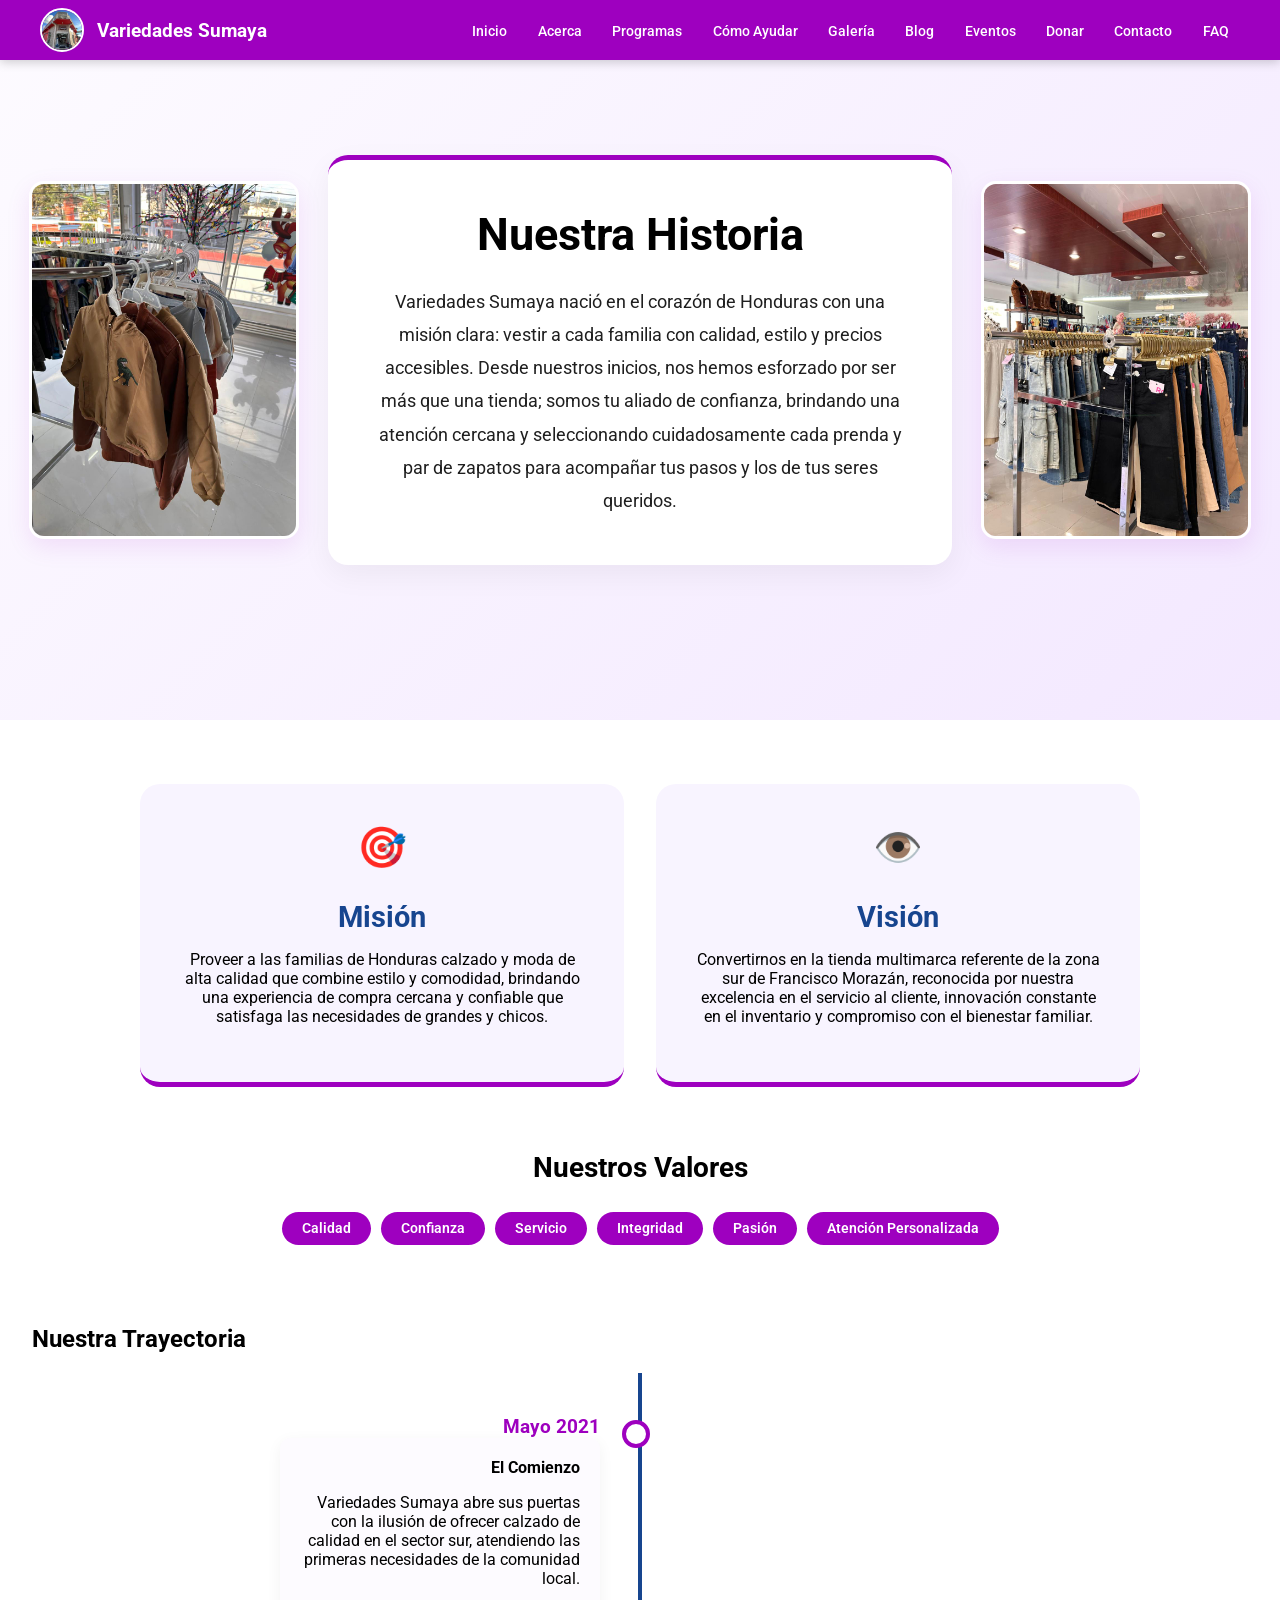
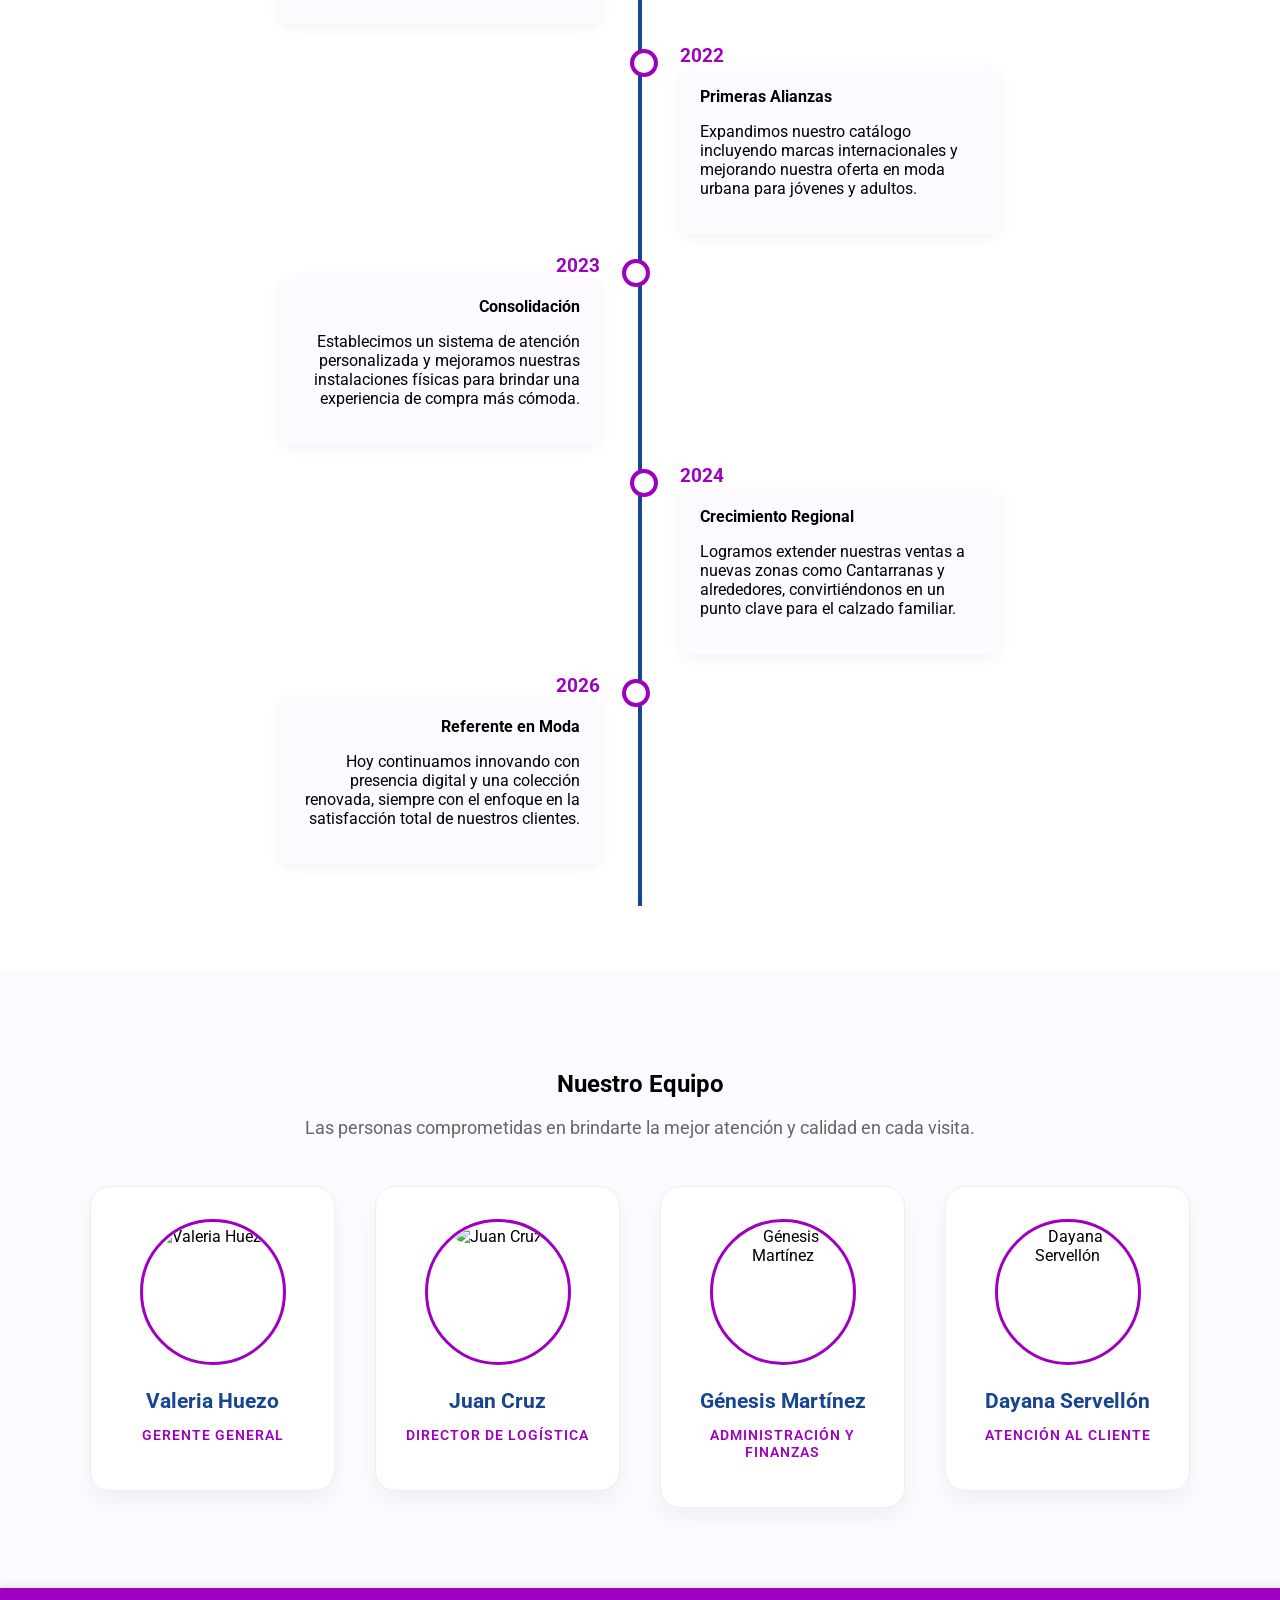
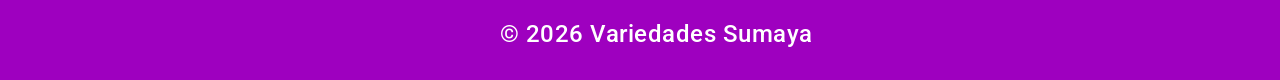
==== about-us.html @ b2fdf175 "Primer Commit: Subiendo html y css y algunos js" ====
<!doctype html>
<html lang="es">

<head>
    <meta charset="utf-8">
    <meta name="viewport" content="width=device-width,initial-scale=1">
    <link href="https://fonts.googleapis.com/css2?family=Roboto:ital,wght@0,100..900;1,100..900&display=swap"
        rel="stylesheet">
    <link rel="stylesheet" href="Styles/about-us.css">
    <script src="scripts/hamburger.js"></script>
    <title>Acerca de Nosotros</title>
</head>

<body>
    <header class="site-header">
        <input id="nav-toggle" class="nav-toggle" type="checkbox" aria-hidden="true">
        <label for="nav-toggle" class="hamburger" aria-label="Abrir menú">
            <span></span><span></span><span></span>
        </label>
        <nav class="main-nav">
            <a class="nav-logo" href="index.html"><img src="Sources/Sumaya1.jpeg" alt="Logo"><span
                    class="site-title">Variedades Sumaya</span></a>
            <ul class="nav-list">
                <li><a href="index.html">Inicio</a></li>
                <li><a href="about-us.html">Acerca</a></li>
                <li><a href="programas.html">Programas</a></li>
                <li><a href="ayuda.html">Cómo Ayudar</a></li>
                <li><a href="galeria.html">Galería</a></li>
                <li><a href="blog.html">Blog</a></li>
                <li><a href="eventos.html">Eventos</a></li>
                <li><a href="donations.html">Donar</a></li>
                <li><a href="contacto.html">Contacto</a></li>
                <li><a href="faq.html">FAQ</a></li>
            </ul>
        </nav>
        <div class="nav-overlay" aria-hidden="true">
            <div class="nav-panel">
                <button class="close-panel" aria-label="Cerrar menú">&times;</button>
            </div>
        </div>
    </header>

    <main class="site-main">
        <section class="about-hero-container">
            <div class="about-img-side left">
                <img src="Sources/sumaya2.jpeg" alt="Interior de Variedades Sumaya - Sección Ropa Infantil"
                    class="about-photo">
            </div>

            <div class="about-hero-content">
                <h1 class="about-title">Nuestra Historia</h1>
                <p class="about-text">
                    Variedades Sumaya nació en el corazón de Honduras con una misión clara: vestir a cada familia con
                    calidad, estilo y precios accesibles. Desde nuestros inicios, nos hemos esforzado por ser más que
                    una tienda;
                    somos tu aliado de confianza, brindando una atención cercana y seleccionando cuidadosamente cada
                    prenda y par
                    de zapatos para acompañar tus pasos y los de tus seres queridos.
                </p>
            </div>

            <div class="about-img-side right">
                <img src="Sources/sumaya3.jpeg" alt="Variedades Sumaya - Sección Pantalones" class="about-photo">
            </div>
        </section>

        <section class="section purpose-history">
            <div class="purpose-grid">
                <div class="purpose-card">
                    <div class="icon-circle">🎯</div>
                    <h3>Misión</h3>
                    <p>Proveer a las familias de Honduras calzado y moda de alta calidad que combine estilo y comodidad,
                        brindando una experiencia de compra cercana y confiable que satisfaga las necesidades de grandes
                        y chicos.</p>
                </div>
                <div class="purpose-card">
                    <div class="icon-circle">👁️</div>
                    <h3>Visión</h3>
                    <p>Convertirnos en la tienda multimarca referente de la zona sur de Francisco Morazán, reconocida
                        por nuestra excelencia en el servicio al cliente, innovación constante en el inventario y
                        compromiso con el bienestar familiar.</p>
                </div>
            </div>

            <div class="values-container">
                <h3>Nuestros Valores</h3>
                <div class="values-tags">
                    <span>Calidad</span><span>Confianza</span><span>Servicio</span><span>Integridad</span><span>Pasión</span><span>Atención
                        Personalizada</span>
                </div>
            </div>

            <h2 class="section-subtitle">Nuestra Trayectoria</h2>
            <div class="timeline">
                <div class="timeline-item">
                    <div class="timeline-date">Mayo 2021</div>
                    <div class="timeline-content">
                        <h4>El Comienzo</h4>
                        <p>Variedades Sumaya abre sus puertas con la ilusión de ofrecer calzado de calidad en el sector
                            sur, atendiendo las primeras necesidades de la comunidad local.</p>
                    </div>
                </div>
                <div class="timeline-item">
                    <div class="timeline-date">2022</div>
                    <div class="timeline-content">
                        <h4>Primeras Alianzas</h4>
                        <p>Expandimos nuestro catálogo incluyendo marcas internacionales y mejorando nuestra oferta en
                            moda urbana para jóvenes y adultos.</p>
                    </div>
                </div>
                <div class="timeline-item">
                    <div class="timeline-date">2023</div>
                    <div class="timeline-content">
                        <h4>Consolidación</h4>
                        <p>Establecimos un sistema de atención personalizada y mejoramos nuestras instalaciones físicas
                            para brindar una experiencia de compra más cómoda.</p>
                    </div>
                </div>
                <div class="timeline-item">
                    <div class="timeline-date">2024</div>
                    <div class="timeline-content">
                        <h4>Crecimiento Regional</h4>
                        <p>Logramos extender nuestras ventas a nuevas zonas como Cantarranas y alrededores,
                            convirtiéndonos en un punto clave para el calzado familiar.</p>
                    </div>
                </div>
                <div class="timeline-item">
                    <div class="timeline-date">2026</div>
                    <div class="timeline-content">
                        <h4>Referente en Moda</h4>
                        <p>Hoy continuamos innovando con presencia digital y una colección renovada, siempre con el
                            enfoque en la satisfacción total de nuestros clientes.</p>
                    </div>
                </div>
            </div>
        </section>

        <section class="section team-section">
            <h2 class="section-subtitle">Nuestro Equipo</h2>
            <p class="team-intro">Las personas comprometidas en brindarte la mejor atención y calidad en cada visita.
            </p>

            <ul class="team-list">
                <li class="team-member">
                    <div class="member-card">
                        <div class="image-container">
                            <img src="img/Presidenta.png" alt="Valeria Huezo">
                        </div>
                        <h3 class="member-name">Valeria Huezo</h3>
                        <p class="member-role">Gerente General</p>
                    </div>
                </li>
                <li class="team-member">
                    <div class="member-card">
                        <div class="image-container">
                            <img src="img/Vicepresidente.png" alt="Juan Cruz">
                        </div>
                        <h3 class="member-name">Juan Cruz</h3>
                        <p class="member-role">Director de Logística</p>
                    </div>
                </li>
                <li class="team-member">
                    <div class="member-card">
                        <div class="image-container">
                            <img src="img/Tesorera.png" alt="Génesis Martínez">
                        </div>
                        <h3 class="member-name">Génesis Martínez</h3>
                        <p class="member-role">Administración y Finanzas</p>
                    </div>
                </li>
                <li class="team-member">
                    <div class="member-card">
                        <div class="image-container">
                            <img src="img/Secretaria.png" alt="Dayana Servellón">
                        </div>
                        <h3 class="member-name">Dayana Servellón</h3>
                        <p class="member-role">Atención al Cliente</p>
                    </div>
                </li>
            </ul>
        </section>
    </main>

    <footer class="site-footer">
        <p>&copy; 2026 Variedades Sumaya</p>
    </footer>
</body>

</html>
---- Styles/about-us.css ----
html,
body {
    margin: 0;
    padding: 0;
    overflow-x: hidden;
    font-family: "Roboto", sans-serif;
}


.site-header {
    display: flex;
    align-items: center;
    position: fixed;
    top: 0;
    left: 0;
    width: 100%;
    padding: 0.5rem 0;
    background: #9E00BF;
    color: #fff;
    z-index: 9999;
    box-shadow: 0 2px 10px rgba(0, 0, 0, 0.2);
}

.main-nav {
    display: flex;
    align-items: center;
    justify-content: space-between;
    width: 100%;
    max-width: 1200px;
    margin: 0 auto;
    padding: 0 1.5rem;
}

.nav-logo {
    display: flex;
    align-items: center;
    gap: 0.8rem;
    text-decoration: none;
    color: #fff;
}

.nav-logo img {
    height: 40px;
    width: 40px;
    border-radius: 50%;
    object-fit: cover;
    border: 2px solid #fff;
}

.site-title {
    font-weight: 700;
    font-size: 1.2rem;
}


.nav-list {
    display: flex;
    list-style: none;
    margin: 0;
    padding: 0;
    gap: 0.5rem;
}

.nav-list a {
    color: #fff;
    text-decoration: none;
    font-weight: 500;
    font-size: 0.9rem;
    padding: 0.5rem 0.7rem;
    transition: background-color 0.3s ease;
}

.nav-list a:hover {
    background: rgba(255, 255, 255, 0.2);
    border-radius: 5px;
}

/* --- MOBILE MENU & OVERLAY --- */
.nav-toggle {
    display: none;
}

.hamburger {
    display: none;
    flex-direction: column;
    justify-content: space-between;
    width: 25px;
    height: 18px;
    cursor: pointer;
}

.hamburger span {
    display: block;
    height: 3px;
    width: 100%;
    background: #fff;
    border-radius: 2px;
}

.nav-overlay {
    position: fixed;
    inset: 0;
    background: rgba(0, 0, 0, 0.5);
    opacity: 0;
    pointer-events: none;
    transition: opacity 0.3s ease;
    z-index: 10000;
    display: flex;
    justify-content: flex-end;
}

.nav-panel {
    background: #fff;
    width: 280px;
    height: 100%;
    transform: translateX(100%);
    transition: transform 0.3s ease;
    display: flex;
    flex-direction: column;
    padding: 1.5rem;
    box-shadow: -5px 0 15px rgba(0, 0, 0, 0.1);
}

.close-panel {
    align-self: flex-end;
    background: none;
    border: none;
    font-size: 2rem;
    cursor: pointer;
    color: #333;
}

.nav-list-overlay {
    list-style: none;
    padding: 0;
    margin-top: 2rem;
}

.nav-list-overlay li {
    margin-bottom: 1rem;
    border-bottom: 1px solid #eee;
}

.nav-list-overlay a {
    color: #333;
    text-decoration: none;
    font-size: 1.1rem;
    font-weight: 600;
    display: block;
    padding: 0.5rem 0;
}


.nav-toggle:checked~.nav-overlay {
    opacity: 1;
    pointer-events: auto;
}

.nav-toggle:checked~.nav-overlay .nav-panel {
    transform: translateX(0);
}

.about-hero-container {
    display: flex;
    align-items: center;
    /* Centrado vertical */
    justify-content: center;
    /* Centrado horizontal */
    gap: 2rem;
    /* Espacio entre columnas */
    padding: 6rem 2rem;
    /* Espacio arriba y abajo */
    /* Degradado suave que combina con morado */
    background: linear-gradient(135deg, #fdfbff 0%, #f3e8ff 100%);
    min-height: 80vh;
    /* Ocupa buena parte de la pantalla */
    width: 100%;
    box-sizing: border-box;
}

/* 2. Estilos para los contenedores de imágenes laterales */
.about-img-side {
    flex: 1;
    /* Toman espacio igual */
    max-width: 350px;
    /* Ancho máximo para las imágenes laterales */
    display: flex;
    justify-content: center;
    align-items: center;
}

.about-photo {
    width: 100%;
    height: auto;
    object-fit: cover;
    /* Ajusta la imagen */
    border-radius: 15px;
    /* Bordes redondeados */
    box-shadow: 0 8px 25px rgba(158, 0, 191, 0.1);
    /* Sombra suave morada */
    border: 3px solid #ffffff;
    /* Borde blanco sutil */
    transition: transform 0.3s ease;
    /* Pequeño efecto al hover */
}

.about-photo:hover {
    transform: scale(1.03);
    /* Se agranda un poquito al pasar el mouse */
}

/* 3. Estilos para el Panel Central de Texto */
.about-hero-content {
    flex: 2;
    /* Toma más espacio que las imágenes (proporción 2:1) */
    background-color: #ffffff;
    /* Fondo blanco sólido para resaltar el texto */
    padding: 3rem;
    border-radius: 20px;
    max-width: 600px;
    text-align: center;
    box-shadow: 0 10px 30px rgba(0, 0, 0, 0.05);
    /* Sombra elegante */
    border-top: 5px solid #9E00BF;
    /* Línea de identidad morada */
}

.about-title {
    color: #000000;
    /* Tu azul principal */
    font-size: 2.8rem;
    font-weight: 700;
    margin-top: 0;
    margin-bottom: 1.5rem;
}

.about-text {
    color: #1f1f1f;
    font-size: 1.15rem;
    line-height: 1.8;
    margin: 0;
}

/* --- RESPONSIVE (Móviles y Tablets) --- */

/* Tablets y pantallas medianas */
@media (max-width: 1100px) {
    .about-hero-container {
        gap: 1.5rem;
        padding: 5rem 1.5rem;
    }

    .about-title {
        font-size: 2.2rem;
    }
}

/* Móviles (Se apilan verticalmente) */
@media (max-width: 768px) {
    .about-hero-container {
        flex-direction: column;
        /* Apilado vertical */
        text-align: center;
        padding: 3rem 1rem;
    }

    .about-img-side {
        max-width: 100%;
        /* Imágenes ocupan el ancho */
        width: 100%;
        margin-bottom: 1.5rem;
    }

    /* Imagen izquierda arriba del texto, derecha abajo */
    .about-img-side.left {
        order: -1;
        /* Forzamos que la izquierda suba */
    }

    .about-img-side.right {
        order: 1;
        /* Forzamos que la derecha baje */
    }

    .about-hero-content {
        order: 0;
        /* Texto en el centro */
        padding: 2rem 1.5rem;
        width: 90%;
        margin: 0 auto;
    }

    .about-title {
        font-size: 1.8rem;
    }

    .about-text {
        font-size: 1.05rem;
    }
}


.purpose-history {
    padding: 4rem 2rem;
    background: #fff;
}

/* Grilla de Misión y Visión */
.purpose-grid {
    display: grid;
    grid-template-columns: repeat(auto-fit, minmax(300px, 1fr));
    gap: 2rem;
    margin-bottom: 4rem;
    max-width: 1000px;
    margin-left: auto;
    margin-right: auto;
}

.purpose-card {
    background: #f8f4ff;
    padding: 2.5rem;
    border-radius: 20px;
    text-align: center;
    border-bottom: 5px solid #9E00BF;
    transition: transform 0.3s ease;
}

.purpose-card:hover {
    transform: translateY(-10px);
}

.icon-circle {
    font-size: 2.5rem;
    margin-bottom: 1rem;
}

.purpose-card h3 {
    color: #17458f;
    font-size: 1.8rem;
    margin-bottom: 1rem;
}

/* Valores (Etiquetas) */
.values-container {
    text-align: center;
    margin-bottom: 5rem;
    font-size: 1.5rem;
}

.values-tags {
    display: flex;
    justify-content: center;
    flex-wrap: wrap;
    gap: 10px;
    margin-top: 1.5rem;
}

.values-tags span {
    background: #9E00BF;
    color: white;
    padding: 8px 20px;
    border-radius: 50px;
    font-weight: 600;
    font-size: 0.9rem;
}


.timeline {
    position: relative;
    max-width: 800px;
    margin: 0 auto;
    padding: 2rem 0;
}


.timeline::after {
    content: '';
    position: absolute;
    width: 4px;
    background: #17458f;
    top: 0;
    bottom: 0;
    left: 50%;
    margin-left: -2px;
}

.timeline-item {
    padding: 10px 40px;
    position: relative;
    background: inherit;
    width: 50%;
    box-sizing: border-box;
}


.timeline-item::after {
    content: '';
    position: absolute;
    width: 20px;
    height: 20px;
    right: -10px;
    background-color: #fff;
    border: 4px solid #9E00BF;
    top: 15px;
    border-radius: 50%;
    z-index: 1;
}


.timeline-item:nth-child(odd) {
    left: 0;
    text-align: right;
}

.timeline-item:nth-child(even) {
    left: 50%;
    text-align: left;
}

.timeline-item:nth-child(even)::after {
    left: -10px;
}

.timeline-date {
    font-weight: bold;
    color: #9E00BF;
    font-size: 1.2rem;
}

.timeline-content {
    padding: 20px;
    background: #fdfbff;
    position: relative;
    border-radius: 10px;
    box-shadow: 0 4px 15px rgba(0, 0, 0, 0.05);
}

.timeline-content h4 {
    margin: 0 0 10px 0;
    color: #000000;
}


@media screen and (max-width: 600px) {
    .timeline::after {
        left: 31px;
    }

    .timeline-item {
        width: 100%;
        padding-left: 70px;
        padding-right: 25px;
        text-align: left !important;
    }

    .timeline-item::after {
        left: 21px !important;
    }

    .timeline-item:nth-child(even) {
        left: 0%;
    }
}


.team-section {
    padding: 5rem 2rem;
    background-color: #fdfbff; /* Fondo lila muy suave */
    text-align: center;
}

.team-intro {
    color: #666;
    margin-bottom: 3rem;
    font-size: 1.1rem;
}

.team-list {
    display: grid;
    grid-template-columns: repeat(auto-fit, minmax(220px, 1fr));
    gap: 2.5rem;
    list-style: none;
    padding: 0;
    max-width: 1100px;
    margin: 0 auto;
}

.member-card {
    background: #fff;
    padding: 2rem 1.5rem;
    border-radius: 20px;
    box-shadow: 0 10px 25px rgba(0, 0, 0, 0.05);
    transition: all 0.3s ease;
    border: 1px solid #eee;
}

.image-container {
    width: 130px;
    height: 130px;
    margin: 0 auto 1.5rem;
    border-radius: 50%;
    padding: 5px;
    border: 3px solid #9E00BF; /* Aro morado */
    overflow: hidden;
}

.image-container img {
    width: 100%;
    height: 100%;
    object-fit: cover;
    border-radius: 50%;
    transition: transform 0.5s ease;
}

.member-name {
    color: #17458f;
    font-size: 1.3rem;
    margin: 0.5rem 0;
}

.member-role {
    color: #9E00BF; /* Rol en morado */
    font-weight: 600;
    font-size: 0.9rem;
    text-transform: uppercase;
    letter-spacing: 1px;
}

/* Efectos Hover */
.member-card:hover {
    transform: translateY(-10px);
    box-shadow: 0 15px 35px rgba(158, 0, 191, 0.15);
    border-color: #9E00BF;
}

.member-card:hover img {
    transform: scale(1.1);
}

/* Ajuste para móviles */
@media (max-width: 600px) {
    .team-section {
        padding: 3rem 1rem;
    }
    
    .team-list {
        grid-template-columns: 1fr;
        gap: 1.5rem;
    }
}


.site-footer {
    background-color: #9E00BF; 
    color: #ffffff;            
    text-align: center;        
    padding: 2rem 1rem;        
    width: 100%;
    position: relative;
    box-shadow: 0 -2px 10px rgba(0, 0, 0, 0.1); 
}

.site-footer p {
    margin: 0;
    font-size: 1.5rem;
    font-weight: 500;
    letter-spacing: 0.5px;
}
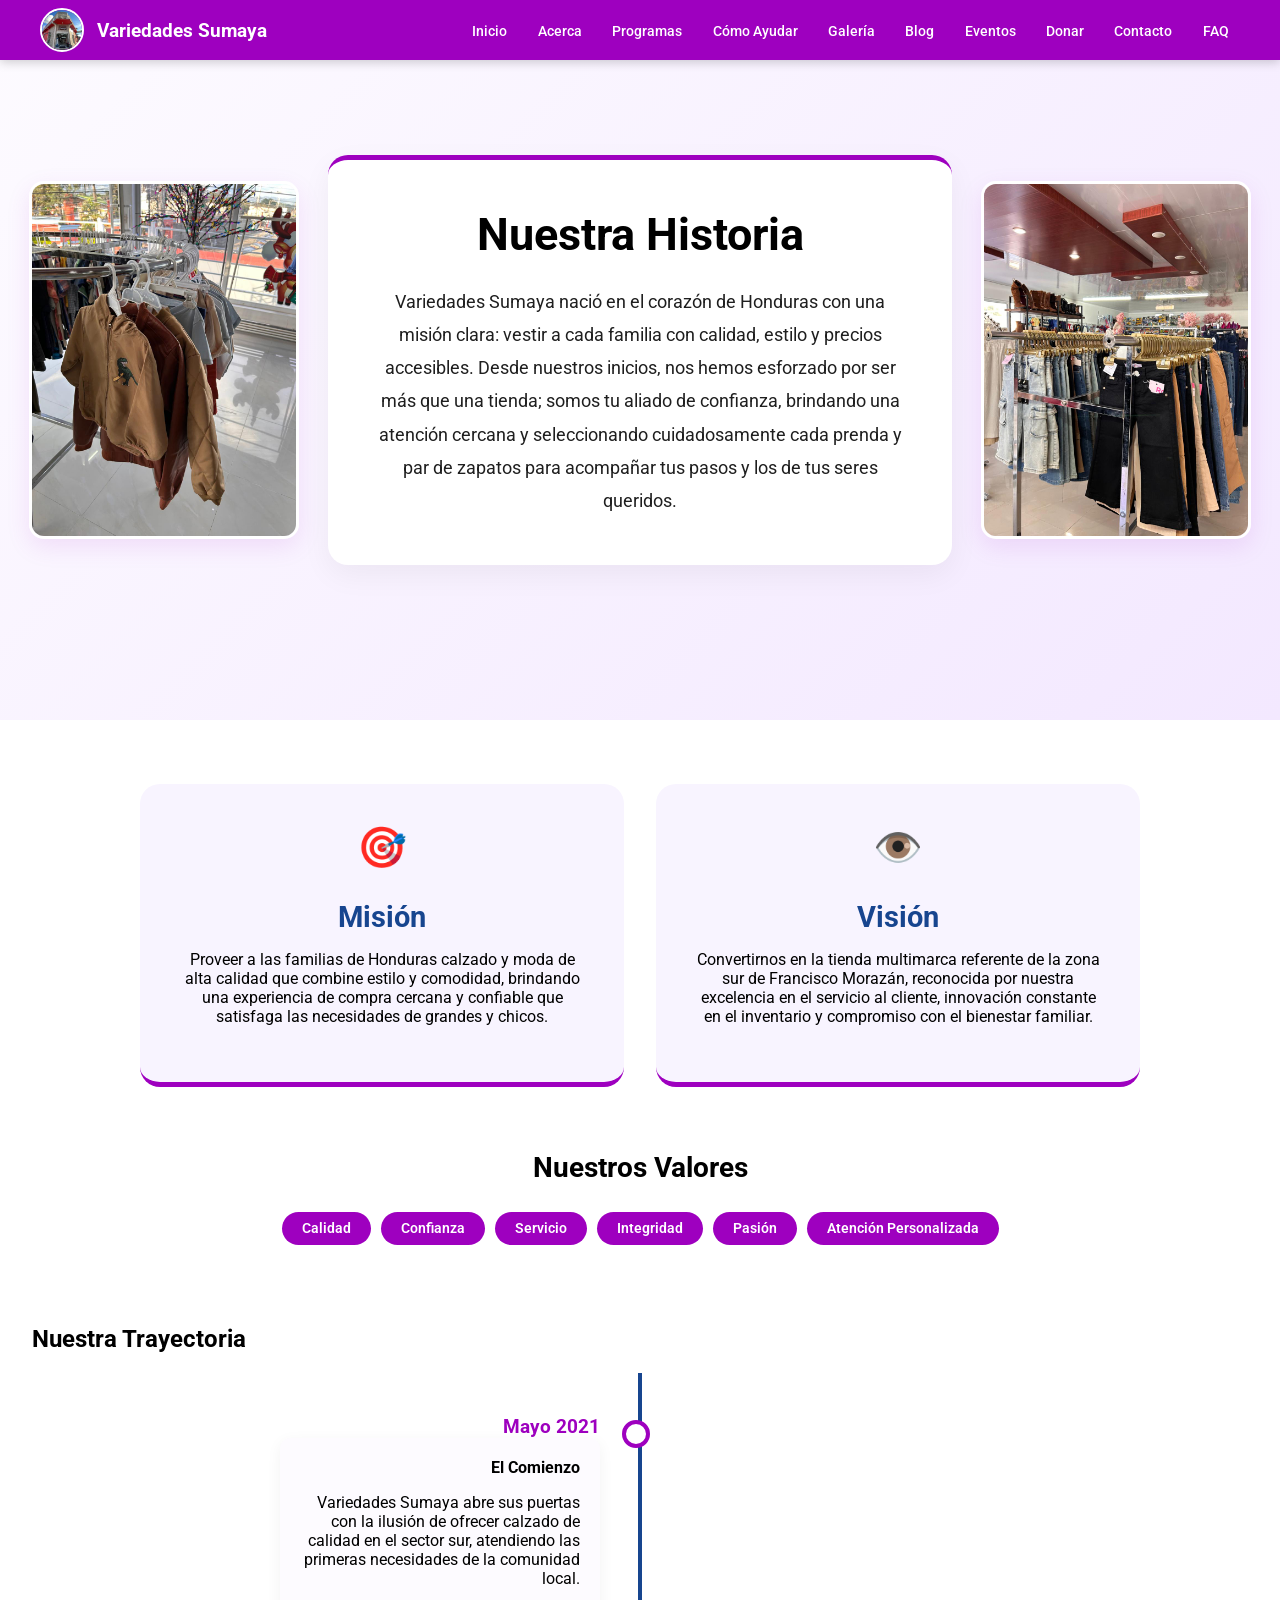
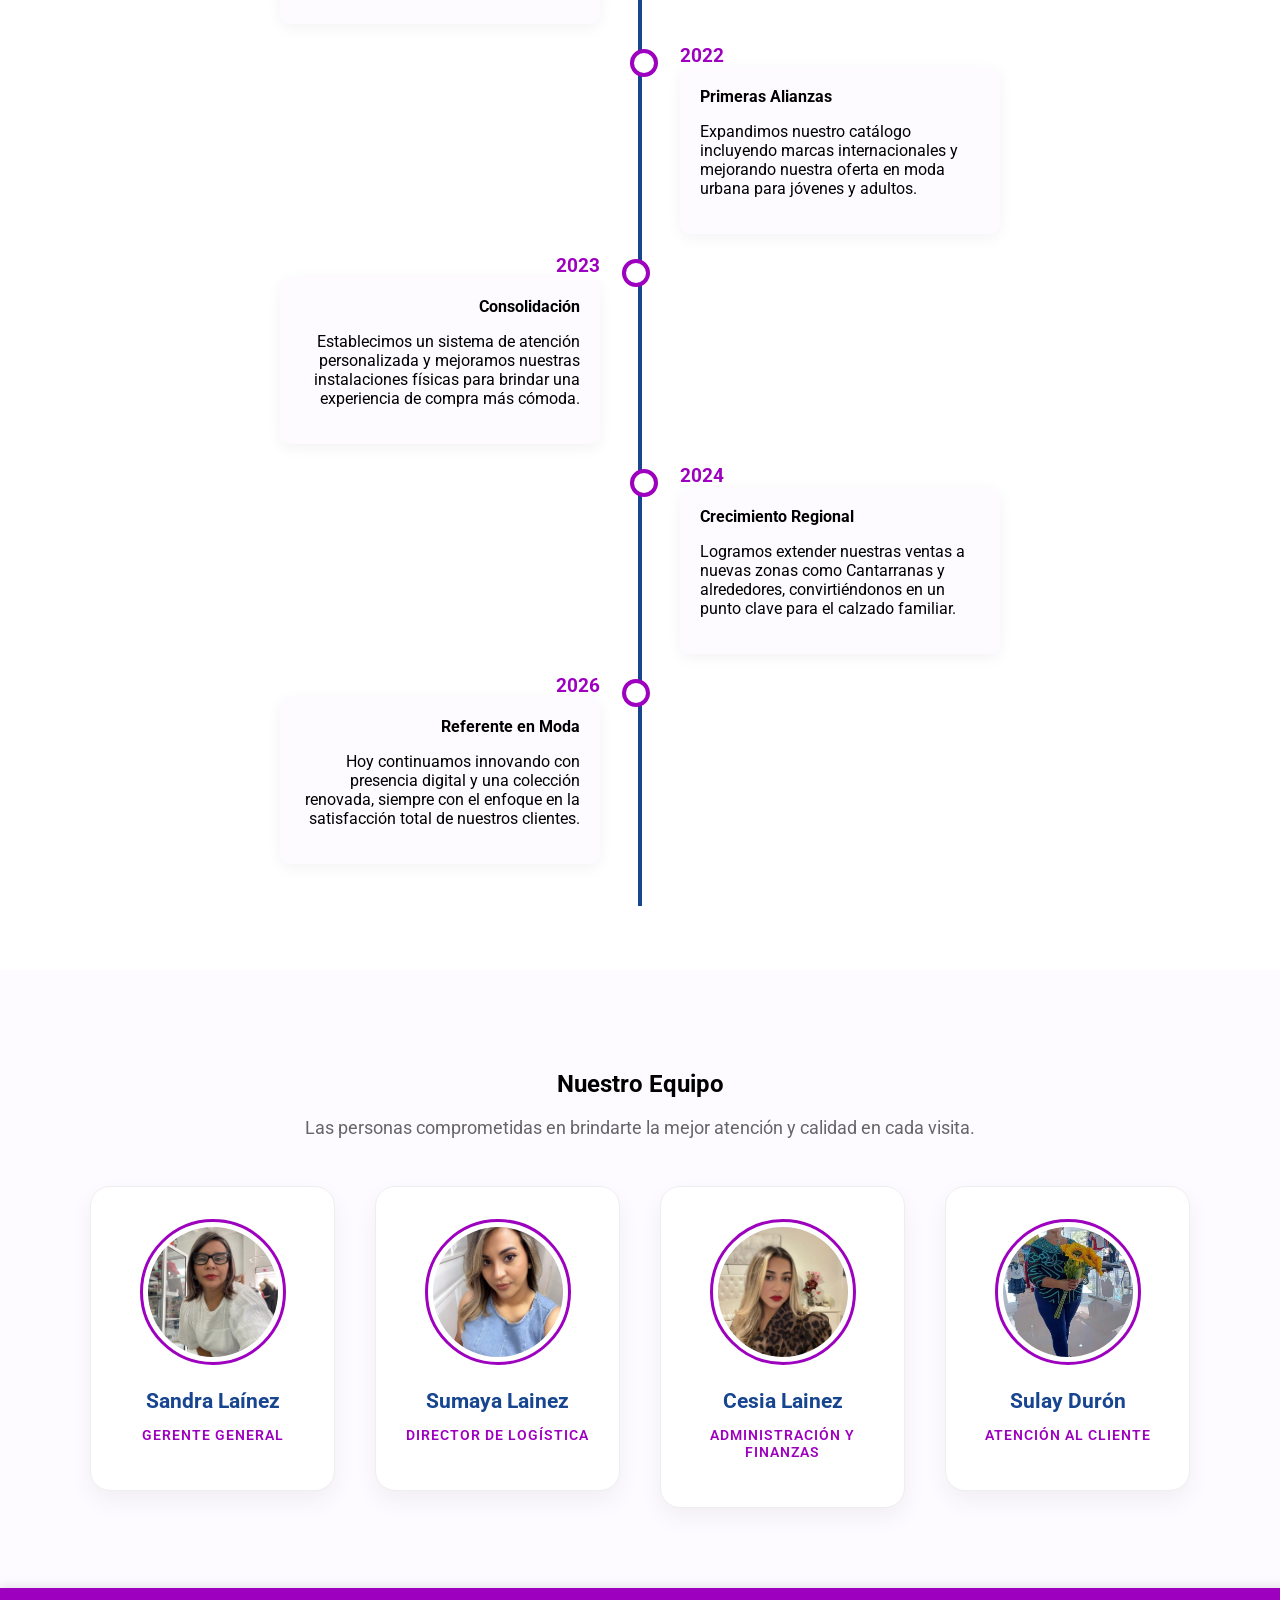
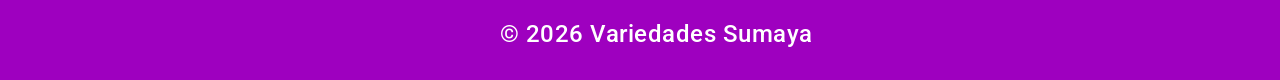
==== commit 921340b6: "Corrigiendo errores" ====
--- a/about-us.html
+++ b/about-us.html
@@ -40,7 +40,7 @@
         </div>
     </header>
 
-    <main class="site-main">
+   <main class="site-main">
         <section class="about-hero-container">
             <div class="about-img-side left">
                 <img src="Sources/sumaya2.jpeg" alt="Interior de Variedades Sumaya - Sección Ropa Infantil"
@@ -144,36 +144,36 @@
                 <li class="team-member">
                     <div class="member-card">
                         <div class="image-container">
-                            <img src="img/Presidenta.png" alt="Valeria Huezo">
+                            <img src="Sources/sandris.jpeg" alt="Sandra Lainez">
                         </div>
-                        <h3 class="member-name">Valeria Huezo</h3>
+                        <h3 class="member-name">Sandra Laínez</h3>
                         <p class="member-role">Gerente General</p>
                     </div>
                 </li>
                 <li class="team-member">
                     <div class="member-card">
                         <div class="image-container">
-                            <img src="img/Vicepresidente.png" alt="Juan Cruz">
+                            <img src="Sources/sumi.jpeg" alt="Sumaya Lainez">
                         </div>
-                        <h3 class="member-name">Juan Cruz</h3>
+                        <h3 class="member-name">Sumaya Lainez</h3>
                         <p class="member-role">Director de Logística</p>
                     </div>
                 </li>
                 <li class="team-member">
                     <div class="member-card">
                         <div class="image-container">
-                            <img src="img/Tesorera.png" alt="Génesis Martínez">
+                            <img src="Sources/cesia.jpeg" alt="Cesia Lainez">
                         </div>
-                        <h3 class="member-name">Génesis Martínez</h3>
+                        <h3 class="member-name">Cesia Lainez</h3>
                         <p class="member-role">Administración y Finanzas</p>
                     </div>
                 </li>
                 <li class="team-member">
                     <div class="member-card">
                         <div class="image-container">
-                            <img src="img/Secretaria.png" alt="Dayana Servellón">
+                            <img src="Sources/suli.jpeg" alt="Sulay Duron">
                         </div>
-                        <h3 class="member-name">Dayana Servellón</h3>
+                        <h3 class="member-name">Sulay Durón</h3>
                         <p class="member-role">Atención al Cliente</p>
                     </div>
                 </li>
--- a/Styles/about-us.css
+++ b/Styles/about-us.css
@@ -75,7 +75,6 @@
     border-radius: 5px;
 }
 
-/* --- MOBILE MENU & OVERLAY --- */
 .nav-toggle {
     display: none;
 }
@@ -163,27 +162,18 @@
 .about-hero-container {
     display: flex;
     align-items: center;
-    /* Centrado vertical */
     justify-content: center;
-    /* Centrado horizontal */
     gap: 2rem;
-    /* Espacio entre columnas */
     padding: 6rem 2rem;
-    /* Espacio arriba y abajo */
-    /* Degradado suave que combina con morado */
     background: linear-gradient(135deg, #fdfbff 0%, #f3e8ff 100%);
     min-height: 80vh;
-    /* Ocupa buena parte de la pantalla */
     width: 100%;
     box-sizing: border-box;
 }
 
-/* 2. Estilos para los contenedores de imágenes laterales */
 .about-img-side {
     flex: 1;
-    /* Toman espacio igual */
     max-width: 350px;
-    /* Ancho máximo para las imágenes laterales */
     display: flex;
     justify-content: center;
     align-items: center;
@@ -193,41 +183,30 @@
     width: 100%;
     height: auto;
     object-fit: cover;
-    /* Ajusta la imagen */
     border-radius: 15px;
-    /* Bordes redondeados */
     box-shadow: 0 8px 25px rgba(158, 0, 191, 0.1);
-    /* Sombra suave morada */
     border: 3px solid #ffffff;
-    /* Borde blanco sutil */
     transition: transform 0.3s ease;
-    /* Pequeño efecto al hover */
 }
 
 .about-photo:hover {
     transform: scale(1.03);
-    /* Se agranda un poquito al pasar el mouse */
-}
-
-/* 3. Estilos para el Panel Central de Texto */
+}
+
 .about-hero-content {
     flex: 2;
-    /* Toma más espacio que las imágenes (proporción 2:1) */
     background-color: #ffffff;
-    /* Fondo blanco sólido para resaltar el texto */
     padding: 3rem;
     border-radius: 20px;
     max-width: 600px;
     text-align: center;
     box-shadow: 0 10px 30px rgba(0, 0, 0, 0.05);
-    /* Sombra elegante */
     border-top: 5px solid #9E00BF;
-    /* Línea de identidad morada */
+
 }
 
 .about-title {
     color: #000000;
-    /* Tu azul principal */
     font-size: 2.8rem;
     font-weight: 700;
     margin-top: 0;
@@ -241,9 +220,7 @@
     margin: 0;
 }
 
-/* --- RESPONSIVE (Móviles y Tablets) --- */
-
-/* Tablets y pantallas medianas */
+
 @media (max-width: 1100px) {
     .about-hero-container {
         gap: 1.5rem;
@@ -255,36 +232,32 @@
     }
 }
 
-/* Móviles (Se apilan verticalmente) */
+
 @media (max-width: 768px) {
     .about-hero-container {
         flex-direction: column;
-        /* Apilado vertical */
         text-align: center;
         padding: 3rem 1rem;
     }
 
     .about-img-side {
         max-width: 100%;
-        /* Imágenes ocupan el ancho */
         width: 100%;
         margin-bottom: 1.5rem;
     }
 
-    /* Imagen izquierda arriba del texto, derecha abajo */
     .about-img-side.left {
         order: -1;
-        /* Forzamos que la izquierda suba */
+       
     }
 
     .about-img-side.right {
         order: 1;
-        /* Forzamos que la derecha baje */
+
     }
 
     .about-hero-content {
         order: 0;
-        /* Texto en el centro */
         padding: 2rem 1.5rem;
         width: 90%;
         margin: 0 auto;
@@ -305,7 +278,7 @@
     background: #fff;
 }
 
-/* Grilla de Misión y Visión */
+
 .purpose-grid {
     display: grid;
     grid-template-columns: repeat(auto-fit, minmax(300px, 1fr));
@@ -465,7 +438,7 @@
 
 .team-section {
     padding: 5rem 2rem;
-    background-color: #fdfbff; /* Fondo lila muy suave */
+    background-color: #fdfbff; 
     text-align: center;
 }
 
@@ -500,7 +473,7 @@
     margin: 0 auto 1.5rem;
     border-radius: 50%;
     padding: 5px;
-    border: 3px solid #9E00BF; /* Aro morado */
+    border: 3px solid #9E00BF; 
     overflow: hidden;
 }
 
@@ -519,14 +492,14 @@
 }
 
 .member-role {
-    color: #9E00BF; /* Rol en morado */
+    color: #9E00BF; 
     font-weight: 600;
     font-size: 0.9rem;
     text-transform: uppercase;
     letter-spacing: 1px;
 }
 
-/* Efectos Hover */
+
 .member-card:hover {
     transform: translateY(-10px);
     box-shadow: 0 15px 35px rgba(158, 0, 191, 0.15);
@@ -537,7 +510,6 @@
     transform: scale(1.1);
 }
 
-/* Ajuste para móviles */
 @media (max-width: 600px) {
     .team-section {
         padding: 3rem 1rem;
